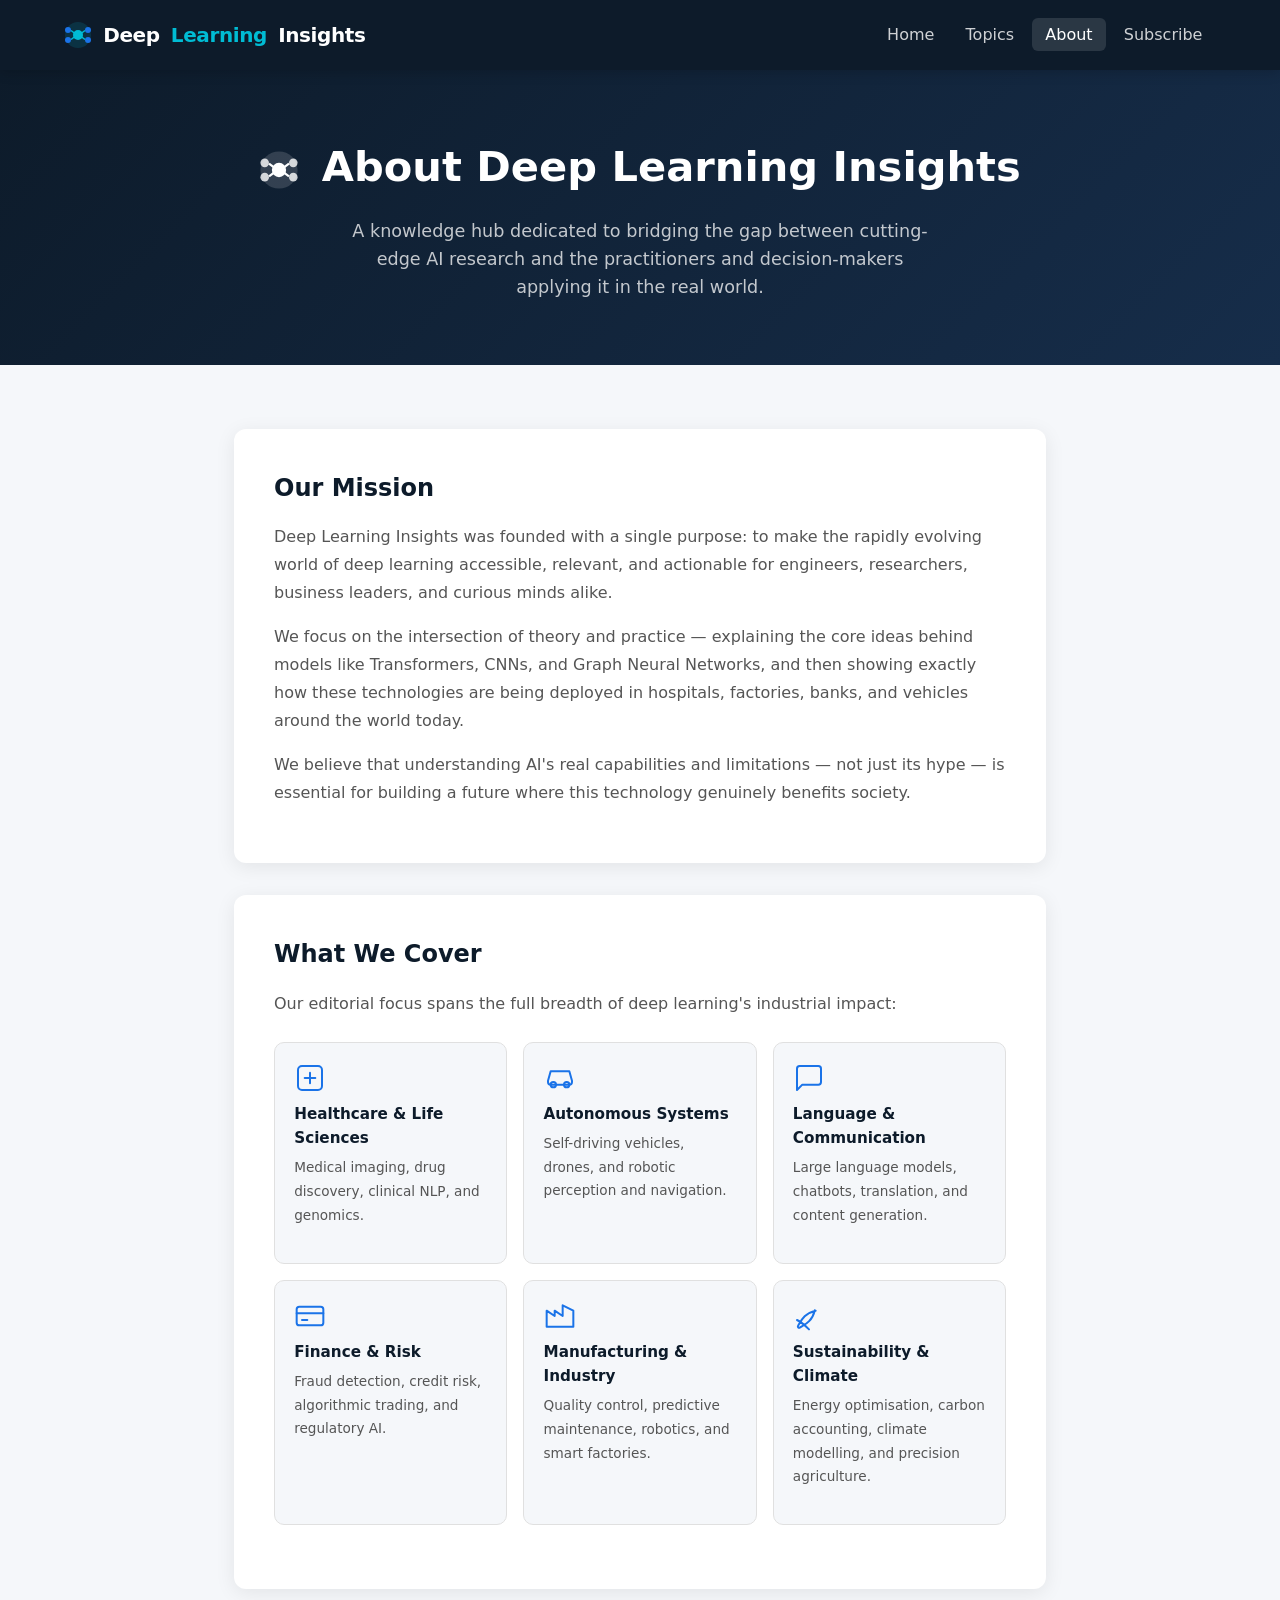
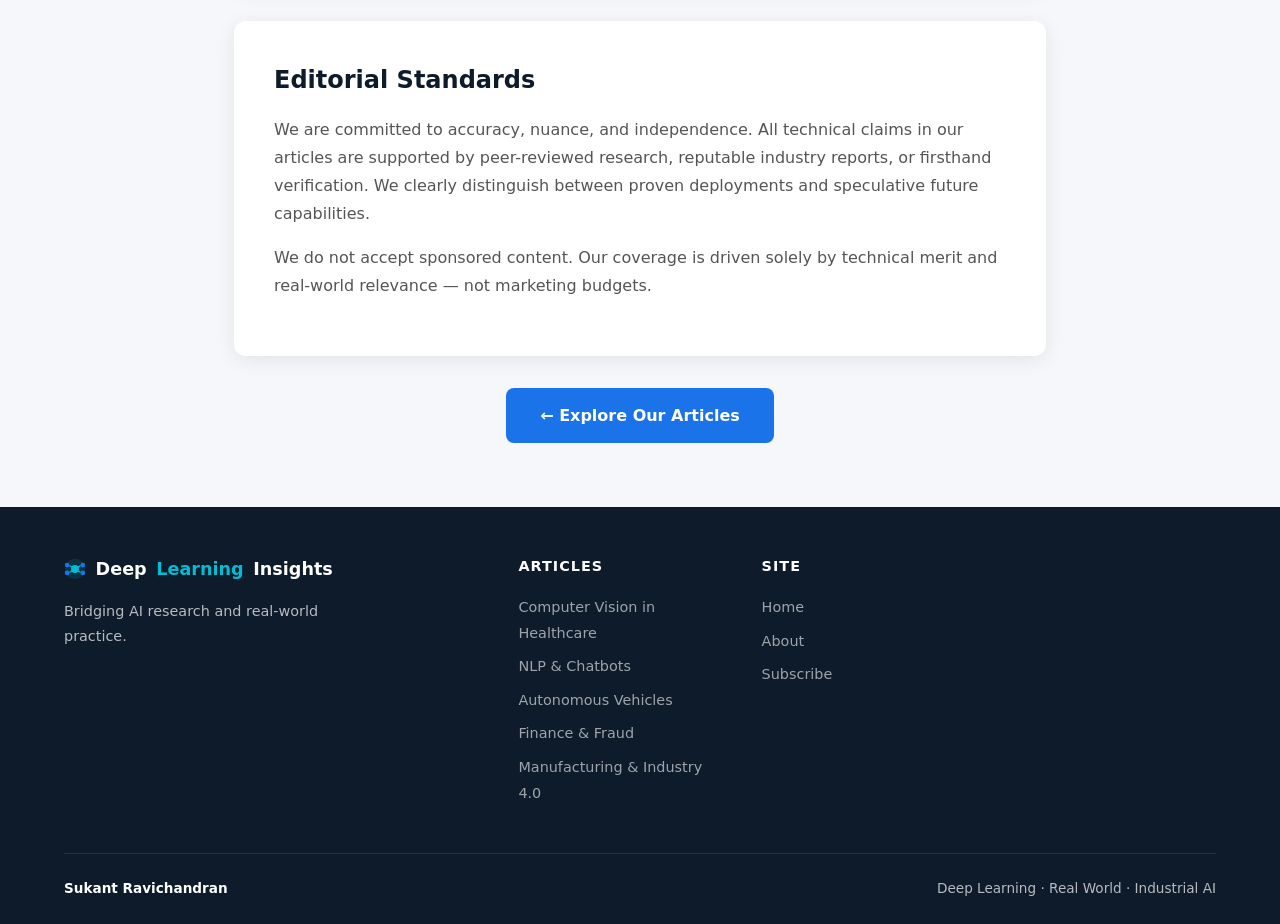
==== about.html @ 3d5c553d "initial commit" ====
<!DOCTYPE html>
<html lang="en">
<head>
  <meta charset="UTF-8" />
  <meta name="viewport" content="width=device-width, initial-scale=1.0" />
  <meta name="description" content="About Deep Learning Insights — our mission, editorial team, and the topics we cover." />
  <title>About | Deep Learning Insights</title>
  <link rel="stylesheet" href="css/style.css" />
  <link rel="icon" href="data:image/svg+xml,<svg xmlns='http://www.w3.org/2000/svg' viewBox='0 0 100 100'><circle cx='50' cy='50' r='48' fill='%2300bcd4' opacity='0.2'/><circle cx='50' cy='50' r='18' fill='%2300bcd4'/><circle cx='14' cy='32' r='11' fill='%231a73e8'/><circle cx='14' cy='68' r='11' fill='%231a73e8'/><circle cx='86' cy='32' r='11' fill='%231a73e8'/><circle cx='86' cy='68' r='11' fill='%231a73e8'/><line x1='25' y1='34' x2='39' y2='45' stroke='%2300bcd4' stroke-width='5'/><line x1='25' y1='66' x2='39' y2='55' stroke='%2300bcd4' stroke-width='5'/><line x1='75' y1='34' x2='61' y2='45' stroke='%2300bcd4' stroke-width='5'/><line x1='75' y1='66' x2='61' y2='55' stroke='%2300bcd4' stroke-width='5'/></svg>" />
</head>
<body>

  <!-- NAVIGATION -->
  <nav class="navbar" role="navigation" aria-label="Main navigation">
    <div class="container">
      <a href="index.html" class="nav-brand">
        <svg width="28" height="28" viewBox="0 0 28 28" fill="none" aria-hidden="true">
          <circle cx="14" cy="14" r="13" fill="#00bcd4" opacity="0.15"/>
          <circle cx="14" cy="14" r="5" fill="#00bcd4"/>
          <circle cx="4"  cy="9"  r="3" fill="#1a73e8"/>
          <circle cx="4"  cy="19" r="3" fill="#1a73e8"/>
          <circle cx="24" cy="9"  r="3" fill="#1a73e8"/>
          <circle cx="24" cy="19" r="3" fill="#1a73e8"/>
          <line x1="7" y1="9.5"  x2="11" y2="12.5" stroke="#00bcd4" stroke-width="1.5"/>
          <line x1="7" y1="18.5" x2="11" y2="15.5" stroke="#00bcd4" stroke-width="1.5"/>
          <line x1="21" y1="9.5"  x2="17" y2="12.5" stroke="#00bcd4" stroke-width="1.5"/>
          <line x1="21" y1="18.5" x2="17" y2="15.5" stroke="#00bcd4" stroke-width="1.5"/>
        </svg>
        Deep<span>Learning</span> Insights
      </a>
      <button class="nav-toggle" aria-label="Toggle navigation" aria-expanded="false">
        <svg width="24" height="24" viewBox="0 0 24 24" fill="none" stroke="currentColor" stroke-width="2" stroke-linecap="round">
          <line x1="3" y1="6"  x2="21" y2="6"/>
          <line x1="3" y1="12" x2="21" y2="12"/>
          <line x1="3" y1="18" x2="21" y2="18"/>
        </svg>
      </button>
      <ul class="nav-links">
        <li><a href="index.html">Home</a></li>
        <li><a href="index.html#topics">Topics</a></li>
        <li><a href="about.html" class="active">About</a></li>
        <li><a href="index.html#newsletter">Subscribe</a></li>
      </ul>
    </div>
  </nav>

  <!-- ABOUT HERO -->
  <header class="about-hero">
    <div class="container">
      <h1>
        <svg width="40" height="40" viewBox="0 0 28 28" fill="none" style="vertical-align:middle;margin-right:0.5rem;" aria-hidden="true">
          <circle cx="14" cy="14" r="13" fill="rgba(255,255,255,0.15)"/>
          <circle cx="14" cy="14" r="5" fill="#fff"/>
          <circle cx="4" cy="9" r="3" fill="rgba(255,255,255,0.8)"/>
          <circle cx="4" cy="19" r="3" fill="rgba(255,255,255,0.8)"/>
          <circle cx="24" cy="9" r="3" fill="rgba(255,255,255,0.8)"/>
          <circle cx="24" cy="19" r="3" fill="rgba(255,255,255,0.8)"/>
          <line x1="7" y1="9.5" x2="11" y2="12.5" stroke="#fff" stroke-width="1.5"/>
          <line x1="7" y1="18.5" x2="11" y2="15.5" stroke="#fff" stroke-width="1.5"/>
          <line x1="21" y1="9.5" x2="17" y2="12.5" stroke="#fff" stroke-width="1.5"/>
          <line x1="21" y1="18.5" x2="17" y2="15.5" stroke="#fff" stroke-width="1.5"/>
        </svg>
        About Deep Learning Insights
      </h1>
      <p>
        A knowledge hub dedicated to bridging the gap between cutting-edge AI research
        and the practitioners and decision-makers applying it in the real world.
      </p>
    </div>
  </header>

  <!-- ABOUT CONTENT -->
  <main class="about-content">

    <section class="about-section">
      <h2>Our Mission</h2>
      <p>
        Deep Learning Insights was founded with a single purpose: to make the rapidly evolving
        world of deep learning accessible, relevant, and actionable for engineers, researchers,
        business leaders, and curious minds alike.
      </p>
      <p>
        We focus on the intersection of theory and practice — explaining the core ideas behind
        models like Transformers, CNNs, and Graph Neural Networks, and then showing exactly how
        these technologies are being deployed in hospitals, factories, banks, and vehicles around
        the world today.
      </p>
      <p>
        We believe that understanding AI's real capabilities and limitations — not just its hype —
        is essential for building a future where this technology genuinely benefits society.
      </p>
    </section>

    <section class="about-section">
      <h2>What We Cover</h2>
      <p>Our editorial focus spans the full breadth of deep learning's industrial impact:</p>
      <div class="use-case-grid">
        <div class="use-case-item">
          <span class="use-case-icon"><svg viewBox="0 0 24 24" fill="none" stroke="currentColor" stroke-width="1.5" stroke-linecap="round" stroke-linejoin="round" aria-hidden="true"><rect x="3" y="3" width="18" height="18" rx="3"/><line x1="12" y1="8" x2="12" y2="16"/><line x1="8" y1="12" x2="16" y2="12"/></svg></span>
          <h4>Healthcare &amp; Life Sciences</h4>
          <p>Medical imaging, drug discovery, clinical NLP, and genomics.</p>
        </div>
        <div class="use-case-item">
          <span class="use-case-icon"><svg viewBox="0 0 24 24" fill="none" stroke="currentColor" stroke-width="1.5" stroke-linecap="round" stroke-linejoin="round" aria-hidden="true"><path d="M19 17H5a2 2 0 01-2-2v-1l2-7h14l2 7v1a2 2 0 01-2 2z"/><circle cx="7" cy="17" r="2"/><circle cx="17" cy="17" r="2"/></svg></span>
          <h4>Autonomous Systems</h4>
          <p>Self-driving vehicles, drones, and robotic perception and navigation.</p>
        </div>
        <div class="use-case-item">
          <span class="use-case-icon"><svg viewBox="0 0 24 24" fill="none" stroke="currentColor" stroke-width="1.5" stroke-linecap="round" stroke-linejoin="round" aria-hidden="true"><path d="M21 15a2 2 0 01-2 2H7l-4 4V5a2 2 0 012-2h14a2 2 0 012 2z"/></svg></span>
          <h4>Language &amp; Communication</h4>
          <p>Large language models, chatbots, translation, and content generation.</p>
        </div>
        <div class="use-case-item">
          <span class="use-case-icon"><svg viewBox="0 0 24 24" fill="none" stroke="currentColor" stroke-width="1.5" stroke-linecap="round" stroke-linejoin="round" aria-hidden="true"><rect x="2" y="5" width="20" height="14" rx="2"/><line x1="2" y1="10" x2="22" y2="10"/><line x1="6" y1="15" x2="10" y2="15"/></svg></span>
          <h4>Finance &amp; Risk</h4>
          <p>Fraud detection, credit risk, algorithmic trading, and regulatory AI.</p>
        </div>
        <div class="use-case-item">
          <span class="use-case-icon"><svg viewBox="0 0 24 24" fill="none" stroke="currentColor" stroke-width="1.5" stroke-linecap="round" stroke-linejoin="round" aria-hidden="true"><path d="M2 20V8l6 4V8l6 4V4l8 4v12H2z"/></svg></span>
          <h4>Manufacturing &amp; Industry</h4>
          <p>Quality control, predictive maintenance, robotics, and smart factories.</p>
        </div>
        <div class="use-case-item">
          <span class="use-case-icon"><svg viewBox="0 0 24 24" fill="none" stroke="currentColor" stroke-width="1.5" stroke-linecap="round" stroke-linejoin="round" aria-hidden="true"><path d="M17 8C8 10 5.9 16.17 3.82 19.34A1 1 0 005 20.82c3.17-2.08 9.34-4.18 11.34-13.18M3 15c4 2 7 5 9 7"/></svg></span>
          <h4>Sustainability &amp; Climate</h4>
          <p>Energy optimisation, carbon accounting, climate modelling, and precision agriculture.</p>
        </div>
      </div>
    </section>

    <section class="about-section">
      <h2>Editorial Standards</h2>
      <p>
        We are committed to accuracy, nuance, and independence. All technical claims in our
        articles are supported by peer-reviewed research, reputable industry reports, or
        firsthand verification. We clearly distinguish between proven deployments and
        speculative future capabilities.
      </p>
      <p>
        We do not accept sponsored content. Our coverage is driven solely by technical merit
        and real-world relevance — not marketing budgets.
      </p>
    </section>

    <div style="text-align:center;margin-top:2rem;">
      <a href="index.html" class="btn btn--primary" style="font-size:1rem;padding:0.8rem 2rem;">
        ← Explore Our Articles
      </a>
    </div>

  </main>

  <!-- FOOTER -->
  <footer class="footer">
    <div class="container">
      <div class="footer-grid">
        <div class="footer-col">
          <div class="footer-brand">
            <svg width="22" height="22" viewBox="0 0 28 28" fill="none" aria-hidden="true">
              <circle cx="14" cy="14" r="13" fill="#00bcd4" opacity="0.15"/>
              <circle cx="14" cy="14" r="5" fill="#00bcd4"/>
              <circle cx="4"  cy="9"  r="3" fill="#1a73e8"/>
              <circle cx="4"  cy="19" r="3" fill="#1a73e8"/>
              <circle cx="24" cy="9"  r="3" fill="#1a73e8"/>
              <circle cx="24" cy="19" r="3" fill="#1a73e8"/>
              <line x1="7" y1="9.5"  x2="11" y2="12.5" stroke="#00bcd4" stroke-width="1.5"/>
              <line x1="7" y1="18.5" x2="11" y2="15.5" stroke="#00bcd4" stroke-width="1.5"/>
              <line x1="21" y1="9.5"  x2="17" y2="12.5" stroke="#00bcd4" stroke-width="1.5"/>
              <line x1="21" y1="18.5" x2="17" y2="15.5" stroke="#00bcd4" stroke-width="1.5"/>
            </svg>
            Deep<span>Learning</span> Insights
          </div>
          <p>Bridging AI research and real-world practice.</p>
        </div>
        <div class="footer-col">
          <h5>Articles</h5>
          <ul class="footer-links">
            <li><a href="posts/computer-vision-healthcare.html">Computer Vision in Healthcare</a></li>
            <li><a href="posts/nlp-customer-service.html">NLP &amp; Chatbots</a></li>
            <li><a href="posts/autonomous-vehicles.html">Autonomous Vehicles</a></li>
            <li><a href="posts/finance-fraud-detection.html">Finance &amp; Fraud</a></li>
            <li><a href="posts/manufacturing-industry4.html">Manufacturing &amp; Industry 4.0</a></li>
          </ul>
        </div>
        <div class="footer-col">
          <h5>Site</h5>
          <ul class="footer-links">
            <li><a href="index.html">Home</a></li>
            <li><a href="about.html">About</a></li>
            <li><a href="index.html#newsletter">Subscribe</a></li>
          </ul>
        </div>
      </div>
      <div class="footer-bottom">
        <span><strong style="color:#fff;">Sukant Ravichandran</strong></span>
        <span>Deep Learning · Real World · Industrial AI</span>
      </div>
    </div>
  </footer>

  <script src="js/main.js"></script>
</body>
</html>
---- css/style.css ----
/* =========================================
   Deep Learning Blog - Main Stylesheet
   ========================================= */

/* --- CSS Variables --- */
:root {
  --primary: #1a73e8;
  --primary-dark: #1558b0;
  --secondary: #0d1b2a;
  --accent: #00bcd4;
  --accent-warm: #ff6f00;
  --text: #212121;
  --text-light: #555;
  --bg: #f5f7fa;
  --card-bg: #ffffff;
  --border: #e0e0e0;
  --shadow: 0 4px 20px rgba(0, 0, 0, 0.08);
  --shadow-hover: 0 8px 30px rgba(0, 0, 0, 0.14);
  --radius: 12px;
  --font-sans: 'Segoe UI', system-ui, -apple-system, sans-serif;
  --font-mono: 'Fira Code', 'Courier New', monospace;
  --nav-height: 70px;
  --transition: 0.25s ease;
}

/* --- Reset & Base --- */
*, *::before, *::after {
  box-sizing: border-box;
  margin: 0;
  padding: 0;
}

html {
  scroll-behavior: smooth;
  font-size: 16px;
}

body {
  font-family: var(--font-sans);
  color: var(--text);
  background: var(--bg);
  line-height: 1.6;
}

a {
  color: var(--primary);
  text-decoration: none;
  transition: color var(--transition);
}

a:hover {
  color: var(--primary-dark);
}

img {
  max-width: 100%;
  height: auto;
  display: block;
}

ul, ol {
  padding-left: 1.5rem;
}

/* --- Utility --- */
.container {
  width: 100%;
  max-width: 1200px;
  margin: 0 auto;
  padding: 0 1.5rem;
}

.section-title {
  font-size: 2rem;
  font-weight: 700;
  color: var(--secondary);
  margin-bottom: 0.5rem;
}

.section-subtitle {
  font-size: 1.05rem;
  color: var(--text-light);
  margin-bottom: 2.5rem;
}

.tag {
  display: inline-block;
  padding: 0.25rem 0.75rem;
  border-radius: 20px;
  font-size: 0.75rem;
  font-weight: 600;
  letter-spacing: 0.03em;
  text-transform: uppercase;
}

.tag--blue   { background: #e3f0ff; color: #1a73e8; }
.tag--teal   { background: #e0f7fa; color: #00838f; }
.tag--orange { background: #fff3e0; color: #e65100; }
.tag--green  { background: #e8f5e9; color: #2e7d32; }
.tag--purple { background: #f3e5f5; color: #6a1b9a; }
.tag--red    { background: #ffebee; color: #c62828; }

.btn {
  display: inline-flex;
  align-items: center;
  gap: 0.4rem;
  padding: 0.65rem 1.4rem;
  border-radius: 8px;
  font-weight: 600;
  font-size: 0.95rem;
  cursor: pointer;
  transition: all var(--transition);
  border: 2px solid transparent;
}

.btn--primary {
  background: var(--primary);
  color: #fff;
}

.btn--primary:hover {
  background: var(--primary-dark);
  color: #fff;
}

.btn--outline {
  background: transparent;
  border-color: var(--primary);
  color: var(--primary);
}

.btn--outline:hover {
  background: var(--primary);
  color: #fff;
}

/* --- Navigation --- */
.navbar {
  position: sticky;
  top: 0;
  z-index: 100;
  height: var(--nav-height);
  background: var(--secondary);
  box-shadow: 0 2px 12px rgba(0,0,0,0.18);
}

.navbar .container {
  display: flex;
  align-items: center;
  justify-content: space-between;
  height: 100%;
}

.nav-brand {
  display: flex;
  align-items: center;
  gap: 0.7rem;
  color: #fff;
  font-size: 1.25rem;
  font-weight: 700;
  letter-spacing: -0.02em;
}

.nav-brand svg {
  flex-shrink: 0;
}

.nav-brand span {
  color: var(--accent);
}

.nav-links {
  display: flex;
  align-items: center;
  gap: 0.25rem;
  list-style: none;
  padding: 0;
}

.nav-links a {
  color: rgba(255,255,255,0.80);
  font-weight: 500;
  padding: 0.45rem 0.85rem;
  border-radius: 6px;
  transition: all var(--transition);
}

.nav-links a:hover,
.nav-links a.active {
  background: rgba(255,255,255,0.12);
  color: #fff;
}

.nav-toggle {
  display: none;
  background: none;
  border: none;
  cursor: pointer;
  padding: 0.3rem;
  color: #fff;
}

/* --- Hero Section --- */
.hero {
  background: linear-gradient(135deg, var(--secondary) 0%, #162d4a 60%, #0d2236 100%);
  color: #fff;
  padding: 5rem 0 4rem;
  position: relative;
  overflow: hidden;
}

.hero::after {
  content: '';
  position: absolute;
  bottom: -1px;
  left: 0;
  right: 0;
  height: 80px;
  background: var(--bg);
  clip-path: ellipse(55% 100% at 50% 100%);
}

.hero-inner {
  display: grid;
  grid-template-columns: 1fr 1fr;
  gap: 3rem;
  align-items: center;
}

.hero-badge {
  display: inline-flex;
  align-items: center;
  gap: 0.4rem;
  padding: 0.35rem 0.9rem;
  background: rgba(0,188,212,0.15);
  border: 1px solid rgba(0,188,212,0.4);
  border-radius: 20px;
  color: var(--accent);
  font-size: 0.82rem;
  font-weight: 600;
  letter-spacing: 0.05em;
  text-transform: uppercase;
  margin-bottom: 1.2rem;
}

.hero h1 {
  font-size: clamp(2rem, 4vw, 3.2rem);
  font-weight: 800;
  line-height: 1.15;
  margin-bottom: 1.2rem;
  letter-spacing: -0.02em;
}

.hero h1 .highlight {
  color: var(--accent);
}

.hero p {
  font-size: 1.1rem;
  color: rgba(255,255,255,0.78);
  max-width: 480px;
  margin-bottom: 2rem;
  line-height: 1.7;
}

.hero-actions {
  display: flex;
  gap: 1rem;
  flex-wrap: wrap;
}

.hero-stats {
  display: flex;
  gap: 2rem;
  margin-top: 2.5rem;
}

.stat-item {
  text-align: center;
}

.stat-number {
  font-size: 2rem;
  font-weight: 800;
  color: var(--accent);
  display: block;
}

.stat-label {
  font-size: 0.8rem;
  color: rgba(255,255,255,0.6);
  text-transform: uppercase;
  letter-spacing: 0.05em;
}

.hero-visual {
  display: flex;
  justify-content: center;
  align-items: center;
}

.neural-net-svg {
  width: 100%;
  max-width: 420px;
  opacity: 0.9;
}

/* --- Featured Post --- */
.featured-section {
  padding: 4rem 0 2rem;
}

.featured-card {
  background: var(--card-bg);
  border-radius: var(--radius);
  box-shadow: var(--shadow);
  overflow: hidden;
  display: grid;
  grid-template-columns: 1fr 1fr;
  transition: box-shadow 0.3s ease, transform 0.3s ease;
}

.featured-card:hover {
  box-shadow: var(--shadow-hover);
  transform: translateY(-3px);
}

.featured-image {
  background: linear-gradient(135deg, #1a237e, #1565c0, #0097a7);
  min-height: 320px;
  display: flex;
  align-items: center;
  justify-content: center;
  position: relative;
  overflow: hidden;
}

.featured-image-icon {
  font-size: 6rem;
  opacity: 0.4;
  position: absolute;
}

.featured-image-icon svg {
  width: 6rem;
  height: 6rem;
  color: rgba(255,255,255,0.5);
  stroke: currentColor;
}

.post-meta-icon {
  display: inline-flex;
  align-items: center;
  gap: 0.3rem;
  vertical-align: middle;
}

.post-meta-icon svg {
  width: 14px;
  height: 14px;
  vertical-align: middle;
  flex-shrink: 0;
}

.callout-icon {
  display: inline-flex;
  align-items: center;
  gap: 0.35rem;
  vertical-align: middle;
}

.callout-icon svg {
  width: 16px;
  height: 16px;
  vertical-align: middle;
  flex-shrink: 0;
}

/* Footer brand uses neural-net SVG */
.footer-brand svg {
  flex-shrink: 0;
}

/* Footer heart icon */
.footer-heart {
  display: inline-flex;
  align-items: center;
  vertical-align: middle;
  margin: 0 2px;
}

/* Enhanced card hover transition */
.blog-card {
  background: var(--card-bg);
  border-radius: var(--radius);
  box-shadow: var(--shadow);
  overflow: hidden;
  display: flex;
  flex-direction: column;
  transition: transform 0.3s ease, box-shadow 0.3s ease;
  border: 1px solid transparent;
}

.blog-card:hover {
  transform: translateY(-6px);
  box-shadow: var(--shadow-hover);
  border-color: rgba(0,188,212,0.2);
}

/* Smooth image zoom on featured card hover */
.featured-image svg.featured-illustration {
  transition: transform 0.4s ease;
}

.featured-card:hover .featured-image svg.featured-illustration {
  transform: scale(1.05);
}

.featured-image-label {
  position: relative;
  z-index: 1;
  text-align: center;
  color: #fff;
}

.featured-image-label h3 {
  font-size: 1.5rem;
  font-weight: 700;
  margin-bottom: 0.5rem;
}

.featured-content {
  padding: 2.5rem;
  display: flex;
  flex-direction: column;
  justify-content: center;
}

.featured-meta {
  display: flex;
  align-items: center;
  gap: 1rem;
  margin-bottom: 1rem;
  font-size: 0.85rem;
  color: var(--text-light);
}

.featured-content h2 {
  font-size: 1.7rem;
  font-weight: 700;
  color: var(--secondary);
  margin-bottom: 1rem;
  line-height: 1.3;
}

.featured-content p {
  color: var(--text-light);
  margin-bottom: 1.5rem;
  line-height: 1.7;
}

.featured-label {
  display: inline-block;
  padding: 0.25rem 0.8rem;
  background: #fff3cd;
  color: #856404;
  border-radius: 4px;
  font-size: 0.75rem;
  font-weight: 700;
  text-transform: uppercase;
  letter-spacing: 0.08em;
  margin-bottom: 1rem;
}

/* --- Blog Grid --- */
.blog-section {
  padding: 3rem 0 4rem;
}

.blog-grid {
  display: grid;
  grid-template-columns: repeat(auto-fill, minmax(340px, 1fr));
  gap: 1.8rem;
}

.card-image {
  height: 200px;
  display: flex;
  align-items: center;
  justify-content: center;
  font-size: 4rem;
  position: relative;
  overflow: hidden;
}

.card-image svg.card-icon {
  width: 4rem;
  height: 4rem;
  color: rgba(255,255,255,0.75);
  stroke: currentColor;
  position: relative;
  z-index: 1;
  transition: transform var(--transition);
}

.blog-card:hover .card-image svg.card-icon {
  transform: scale(1.1) translateY(-4px);
}

.card-image-overlay {
  position: absolute;
  inset: 0;
  background: rgba(0,0,0,0.15);
}

.card-content {
  padding: 1.5rem;
  flex: 1;
  display: flex;
  flex-direction: column;
}

.card-tags {
  display: flex;
  gap: 0.5rem;
  flex-wrap: wrap;
  margin-bottom: 0.75rem;
}

.card-content h3 {
  font-size: 1.15rem;
  font-weight: 700;
  color: var(--secondary);
  margin-bottom: 0.65rem;
  line-height: 1.4;
}

.card-content p {
  color: var(--text-light);
  font-size: 0.93rem;
  line-height: 1.65;
  margin-bottom: 1.2rem;
  flex: 1;
}

.card-meta {
  display: flex;
  align-items: center;
  justify-content: space-between;
  padding-top: 1rem;
  border-top: 1px solid var(--border);
  font-size: 0.82rem;
  color: #888;
}

.card-author {
  display: flex;
  align-items: center;
  gap: 0.5rem;
}

.author-avatar {
  width: 28px;
  height: 28px;
  border-radius: 50%;
  background: linear-gradient(135deg, var(--primary), var(--accent));
  display: flex;
  align-items: center;
  justify-content: center;
  color: #fff;
  font-size: 0.7rem;
  font-weight: 700;
}

/* --- Topics Section --- */
.topics-section {
  padding: 3rem 0 4rem;
  background: var(--secondary);
  color: #fff;
}

.topics-section .section-title {
  color: #fff;
}

.topics-section .section-subtitle {
  color: rgba(255,255,255,0.6);
}

.topics-grid {
  display: grid;
  grid-template-columns: repeat(auto-fill, minmax(200px, 1fr));
  gap: 1rem;
}

.topic-card {
  background: rgba(255,255,255,0.06);
  border: 1px solid rgba(255,255,255,0.1);
  border-radius: var(--radius);
  padding: 1.5rem 1.2rem;
  text-align: center;
  color: rgba(255,255,255,0.85);
  transition: all var(--transition);
  cursor: pointer;
}

.topic-card:hover {
  background: rgba(255,255,255,0.12);
  border-color: var(--accent);
  color: #fff;
  transform: translateY(-3px);
}

.topic-icon {
  font-size: 2.2rem;
  margin-bottom: 0.75rem;
  display: flex;
  justify-content: center;
  align-items: center;
}

.topic-icon svg {
  width: 2.2rem;
  height: 2.2rem;
  color: var(--accent);
  stroke: currentColor;
  transition: transform var(--transition);
}

.topic-card:hover .topic-icon svg {
  transform: scale(1.15);
}

.topic-card h4 {
  font-size: 0.95rem;
  font-weight: 600;
  margin-bottom: 0.25rem;
}

.topic-card span {
  font-size: 0.8rem;
  color: rgba(255,255,255,0.5);
}

/* --- Newsletter Section --- */
.newsletter-section {
  padding: 4rem 0;
}

.newsletter-box {
  background: linear-gradient(135deg, var(--primary) 0%, #0097a7 100%);
  border-radius: var(--radius);
  padding: 3rem;
  text-align: center;
  color: #fff;
}

.newsletter-box h2 {
  font-size: 1.9rem;
  font-weight: 700;
  margin-bottom: 0.75rem;
}

.newsletter-box p {
  font-size: 1.05rem;
  color: rgba(255,255,255,0.85);
  margin-bottom: 1.8rem;
  max-width: 500px;
  margin-left: auto;
  margin-right: auto;
}

.newsletter-form {
  display: flex;
  gap: 0.75rem;
  max-width: 480px;
  margin: 0 auto;
}

.newsletter-form input {
  flex: 1;
  padding: 0.75rem 1.1rem;
  border-radius: 8px;
  border: none;
  font-size: 0.95rem;
  outline: none;
}

.newsletter-form button {
  padding: 0.75rem 1.4rem;
  background: var(--secondary);
  color: #fff;
  border: none;
  border-radius: 8px;
  font-weight: 700;
  cursor: pointer;
  transition: background var(--transition);
  white-space: nowrap;
}

.newsletter-form button:hover {
  background: #0d2236;
}

/* --- Footer --- */
.footer {
  background: var(--secondary);
  color: rgba(255,255,255,0.7);
  padding: 3rem 0 1.5rem;
}

.footer-grid {
  display: grid;
  grid-template-columns: 2fr 1fr 1fr 1fr;
  gap: 2rem;
  margin-bottom: 2.5rem;
}

.footer-brand {
  display: flex;
  align-items: center;
  gap: 0.6rem;
  color: #fff;
  font-size: 1.1rem;
  font-weight: 700;
  margin-bottom: 1rem;
}

.footer-brand span {
  color: var(--accent);
}

.footer-col p {
  font-size: 0.9rem;
  line-height: 1.7;
  max-width: 260px;
}

.footer-col h5 {
  color: #fff;
  font-size: 0.9rem;
  font-weight: 700;
  text-transform: uppercase;
  letter-spacing: 0.07em;
  margin-bottom: 1rem;
}

.footer-links {
  list-style: none;
  padding: 0;
}

.footer-links li {
  margin-bottom: 0.5rem;
}

.footer-links a {
  color: rgba(255,255,255,0.6);
  font-size: 0.9rem;
  transition: color var(--transition);
}

.footer-links a:hover {
  color: var(--accent);
}

.footer-bottom {
  border-top: 1px solid rgba(255,255,255,0.1);
  padding-top: 1.5rem;
  display: flex;
  align-items: center;
  justify-content: space-between;
  font-size: 0.85rem;
}

/* =========================================
   Blog Post Page Styles
   ========================================= */
.post-hero {
  padding: 3rem 0 2.5rem;
  background: linear-gradient(135deg, var(--secondary) 0%, #162d4a 100%);
  color: #fff;
}

.post-hero-inner {
  max-width: 800px;
  margin: 0 auto;
}

.post-breadcrumb {
  font-size: 0.85rem;
  color: rgba(255,255,255,0.55);
  margin-bottom: 1.2rem;
}

.post-breadcrumb a {
  color: rgba(255,255,255,0.55);
  transition: color var(--transition);
}

.post-breadcrumb a:hover {
  color: var(--accent);
}

.post-breadcrumb span {
  margin: 0 0.4rem;
}

.post-hero h1 {
  font-size: clamp(1.7rem, 3.5vw, 2.5rem);
  font-weight: 800;
  line-height: 1.2;
  margin-bottom: 1.2rem;
  letter-spacing: -0.02em;
}

.post-meta-bar {
  display: flex;
  align-items: center;
  gap: 1.5rem;
  flex-wrap: wrap;
  font-size: 0.88rem;
  color: rgba(255,255,255,0.65);
  margin-bottom: 1.2rem;
}

.post-meta-bar .tag {
  background: rgba(0,188,212,0.2);
  color: var(--accent);
}

.post-content-wrapper {
  max-width: 800px;
  margin: 3rem auto;
  padding: 0 1.5rem;
}

.post-body {
  background: var(--card-bg);
  border-radius: var(--radius);
  padding: 2.5rem;
  box-shadow: var(--shadow);
  line-height: 1.8;
  font-size: 1.05rem;
  color: var(--text);
}

.post-body h2 {
  font-size: 1.55rem;
  font-weight: 700;
  color: var(--secondary);
  margin: 2.5rem 0 1rem;
  padding-bottom: 0.5rem;
  border-bottom: 3px solid var(--primary);
}

.post-body h3 {
  font-size: 1.2rem;
  font-weight: 700;
  color: var(--secondary);
  margin: 2rem 0 0.75rem;
}

.post-body p {
  margin-bottom: 1.2rem;
}

.post-body ul, .post-body ol {
  margin-bottom: 1.2rem;
}

.post-body li {
  margin-bottom: 0.5rem;
}

.post-body strong {
  color: var(--secondary);
  font-weight: 600;
}

.post-body a {
  color: var(--primary);
  text-decoration: underline;
}

.callout {
  border-left: 4px solid var(--primary);
  background: #f0f7ff;
  border-radius: 0 8px 8px 0;
  padding: 1.2rem 1.4rem;
  margin: 1.5rem 0;
}

.callout--info {
  border-color: var(--primary);
  background: #e3f0ff;
}

.callout--warn {
  border-color: var(--accent-warm);
  background: #fff8f0;
}

.callout--success {
  border-color: #2e7d32;
  background: #e8f5e9;
}

.callout p {
  margin: 0;
  font-size: 0.96rem;
}

.callout strong,
.callout .callout-icon {
  display: flex;
  align-items: center;
  gap: 0.4rem;
  margin-bottom: 0.3rem;
  font-size: 0.88rem;
  text-transform: uppercase;
  letter-spacing: 0.05em;
}

.callout .callout-icon svg {
  width: 16px;
  height: 16px;
  flex-shrink: 0;
}

.stat-box {
  display: grid;
  grid-template-columns: repeat(auto-fit, minmax(140px, 1fr));
  gap: 1rem;
  margin: 2rem 0;
}

.stat-box-item {
  background: var(--bg);
  border-radius: 10px;
  padding: 1.2rem;
  text-align: center;
  border: 1px solid var(--border);
}

.stat-box-item .num {
  font-size: 2rem;
  font-weight: 800;
  color: var(--primary);
  display: block;
}

.stat-box-item .label {
  font-size: 0.82rem;
  color: var(--text-light);
  margin-top: 0.25rem;
  display: block;
}

.use-case-grid {
  display: grid;
  grid-template-columns: repeat(auto-fill, minmax(220px, 1fr));
  gap: 1rem;
  margin: 1.5rem 0;
}

.use-case-item {
  background: var(--bg);
  border: 1px solid var(--border);
  border-radius: 10px;
  padding: 1.2rem;
  transition: all var(--transition);
}

.use-case-item:hover {
  border-color: var(--primary);
  box-shadow: var(--shadow);
}

.use-case-icon {
  font-size: 2rem;
  margin-bottom: 0.5rem;
  display: flex;
  align-items: center;
}

.use-case-icon svg {
  width: 2rem;
  height: 2rem;
  color: var(--primary);
  stroke: currentColor;
}

.use-case-item h4 {
  font-size: 0.95rem;
  font-weight: 700;
  color: var(--secondary);
  margin-bottom: 0.35rem;
}

.use-case-item p {
  font-size: 0.85rem;
  color: var(--text-light);
  margin: 0;
  line-height: 1.55;
}

.tech-table {
  width: 100%;
  border-collapse: collapse;
  margin: 1.5rem 0;
  font-size: 0.92rem;
}

.tech-table th {
  background: var(--secondary);
  color: #fff;
  padding: 0.75rem 1rem;
  text-align: left;
  font-weight: 600;
}

.tech-table td {
  padding: 0.75rem 1rem;
  border-bottom: 1px solid var(--border);
  vertical-align: top;
}

.tech-table tr:nth-child(even) td {
  background: var(--bg);
}

.post-nav {
  display: grid;
  grid-template-columns: 1fr 1fr;
  gap: 1rem;
  margin-top: 2.5rem;
}

.post-nav-item {
  background: var(--card-bg);
  border-radius: var(--radius);
  padding: 1.25rem;
  box-shadow: var(--shadow);
  border: 1px solid var(--border);
  transition: all var(--transition);
}

.post-nav-item:hover {
  border-color: var(--primary);
  box-shadow: var(--shadow-hover);
}

.post-nav-label {
  font-size: 0.75rem;
  text-transform: uppercase;
  letter-spacing: 0.07em;
  color: var(--text-light);
  margin-bottom: 0.4rem;
}

.post-nav-item h4 {
  font-size: 0.95rem;
  font-weight: 700;
  color: var(--secondary);
}

/* --- About Page --- */
.about-hero {
  background: linear-gradient(135deg, var(--secondary) 0%, #162d4a 100%);
  color: #fff;
  padding: 4rem 0;
  text-align: center;
}

.about-hero h1 {
  font-size: 2.6rem;
  font-weight: 800;
  margin-bottom: 1rem;
}

.about-hero p {
  font-size: 1.1rem;
  color: rgba(255,255,255,0.75);
  max-width: 580px;
  margin: 0 auto;
}

.about-content {
  max-width: 860px;
  margin: 4rem auto;
  padding: 0 1.5rem;
}

.about-section {
  background: var(--card-bg);
  border-radius: var(--radius);
  padding: 2.5rem;
  box-shadow: var(--shadow);
  margin-bottom: 2rem;
}

.about-section h2 {
  font-size: 1.5rem;
  font-weight: 700;
  color: var(--secondary);
  margin-bottom: 1rem;
}

.about-section p {
  color: var(--text-light);
  line-height: 1.75;
  margin-bottom: 1rem;
}

.team-grid {
  display: grid;
  grid-template-columns: repeat(auto-fill, minmax(200px, 1fr));
  gap: 1.5rem;
  margin-top: 1.5rem;
}

.team-card {
  text-align: center;
  background: var(--bg);
  border-radius: var(--radius);
  padding: 1.8rem 1.2rem;
  border: 1px solid var(--border);
}

.team-avatar {
  width: 72px;
  height: 72px;
  border-radius: 50%;
  margin: 0 auto 1rem;
  display: flex;
  align-items: center;
  justify-content: center;
  font-size: 1.8rem;
  font-weight: 800;
  color: #fff;
}

.team-card h4 {
  font-size: 1rem;
  font-weight: 700;
  color: var(--secondary);
  margin-bottom: 0.25rem;
}

.team-card p {
  font-size: 0.82rem;
  color: var(--text-light);
  margin: 0;
}

/* --- Responsive --- */
@media (max-width: 900px) {
  .hero-inner {
    grid-template-columns: 1fr;
    text-align: center;
  }

  .hero p {
    max-width: 100%;
  }

  .hero-actions {
    justify-content: center;
  }

  .hero-stats {
    justify-content: center;
  }

  .hero-visual {
    display: none;
  }

  .featured-card {
    grid-template-columns: 1fr;
  }

  .featured-image {
    min-height: 200px;
  }

  .footer-grid {
    grid-template-columns: 1fr 1fr;
  }

  .post-nav {
    grid-template-columns: 1fr;
  }
}

@media (max-width: 640px) {
  .nav-links {
    display: none;
    position: absolute;
    top: var(--nav-height);
    left: 0;
    right: 0;
    background: var(--secondary);
    flex-direction: column;
    align-items: stretch;
    padding: 1rem;
    gap: 0.25rem;
    box-shadow: 0 8px 20px rgba(0,0,0,0.3);
  }

  .nav-links.open {
    display: flex;
  }

  .nav-toggle {
    display: block;
  }

  .footer-grid {
    grid-template-columns: 1fr;
  }

  .footer-bottom {
    flex-direction: column;
    gap: 0.75rem;
    text-align: center;
  }

  .newsletter-form {
    flex-direction: column;
  }

  .blog-grid {
    grid-template-columns: 1fr;
  }

  .post-body {
    padding: 1.5rem;
  }
}

/* --- Animations --- */
@keyframes fadeInUp {
  from {
    opacity: 0;
    transform: translateY(24px);
  }
  to {
    opacity: 1;
    transform: translateY(0);
  }
}

.anim-fade-up {
  animation: fadeInUp 0.6s ease both;
}

.anim-delay-1 { animation-delay: 0.1s; }
.anim-delay-2 { animation-delay: 0.2s; }
.anim-delay-3 { animation-delay: 0.3s; }
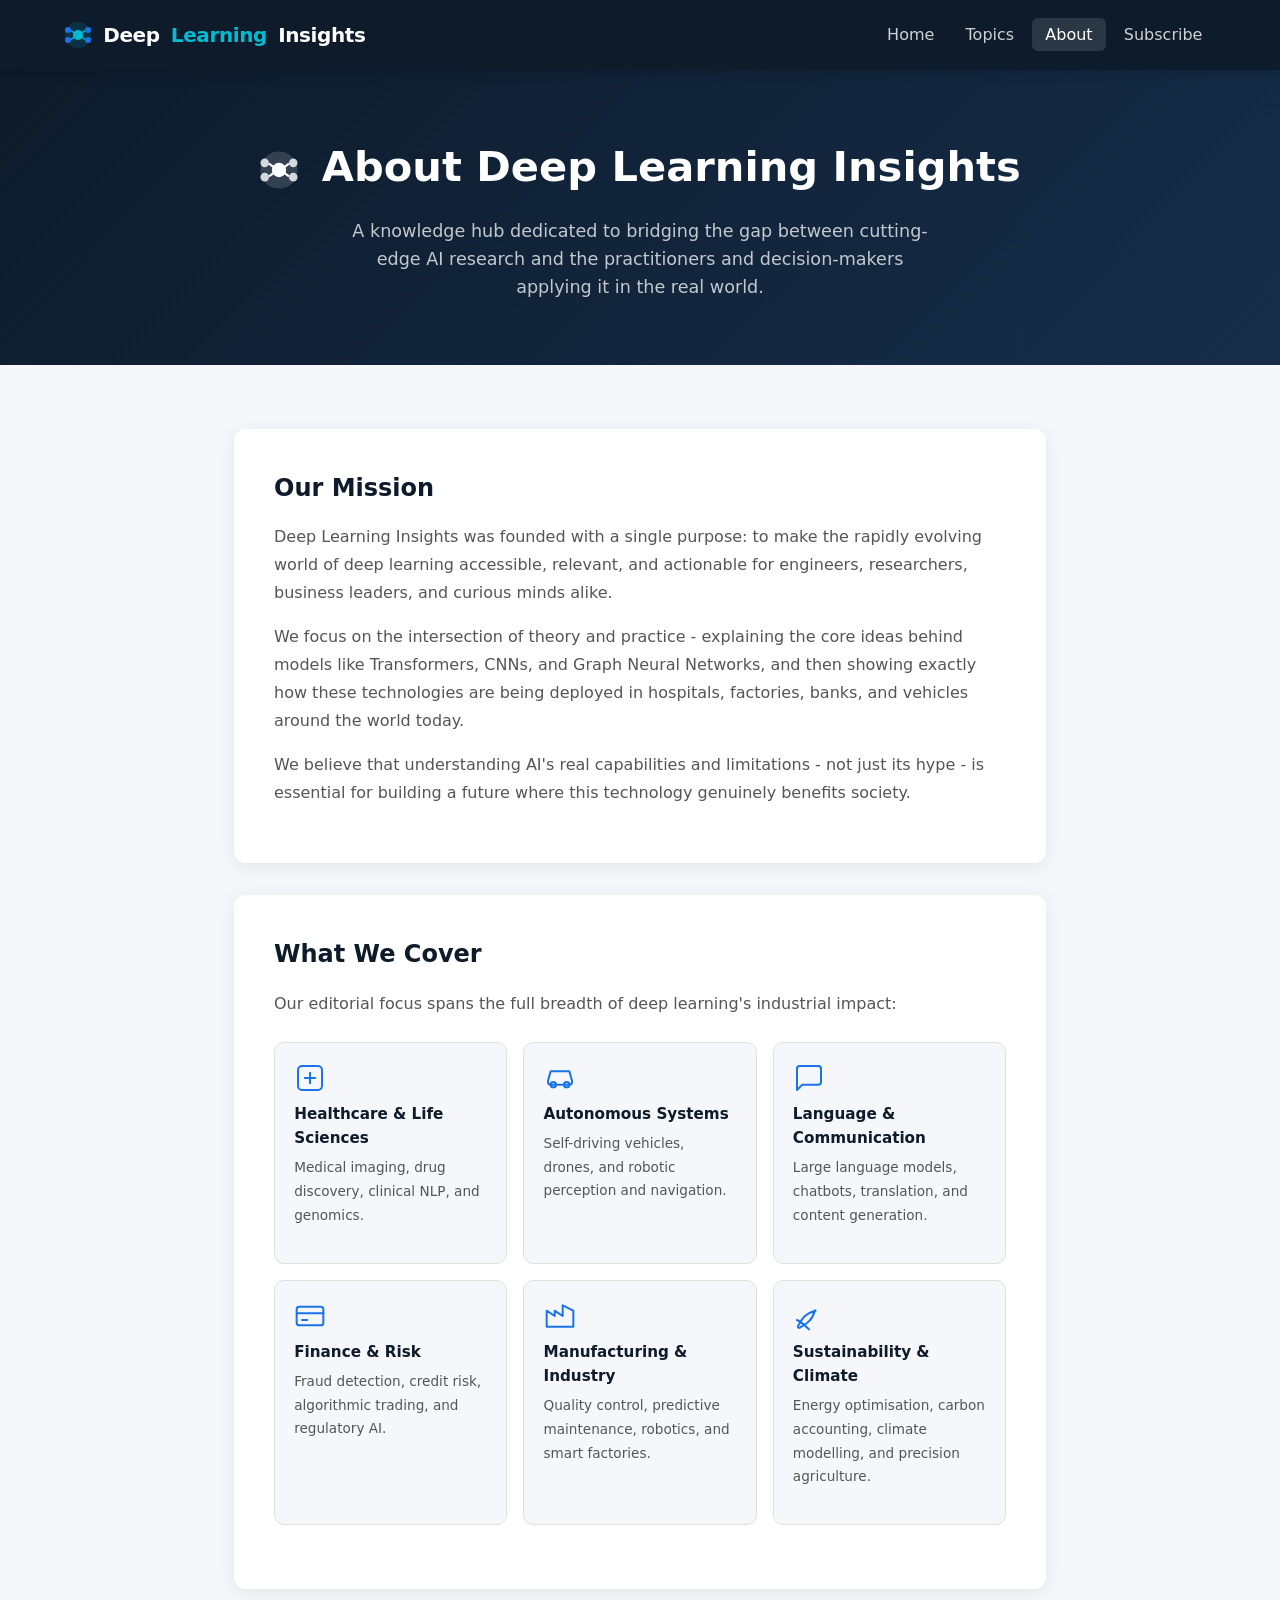
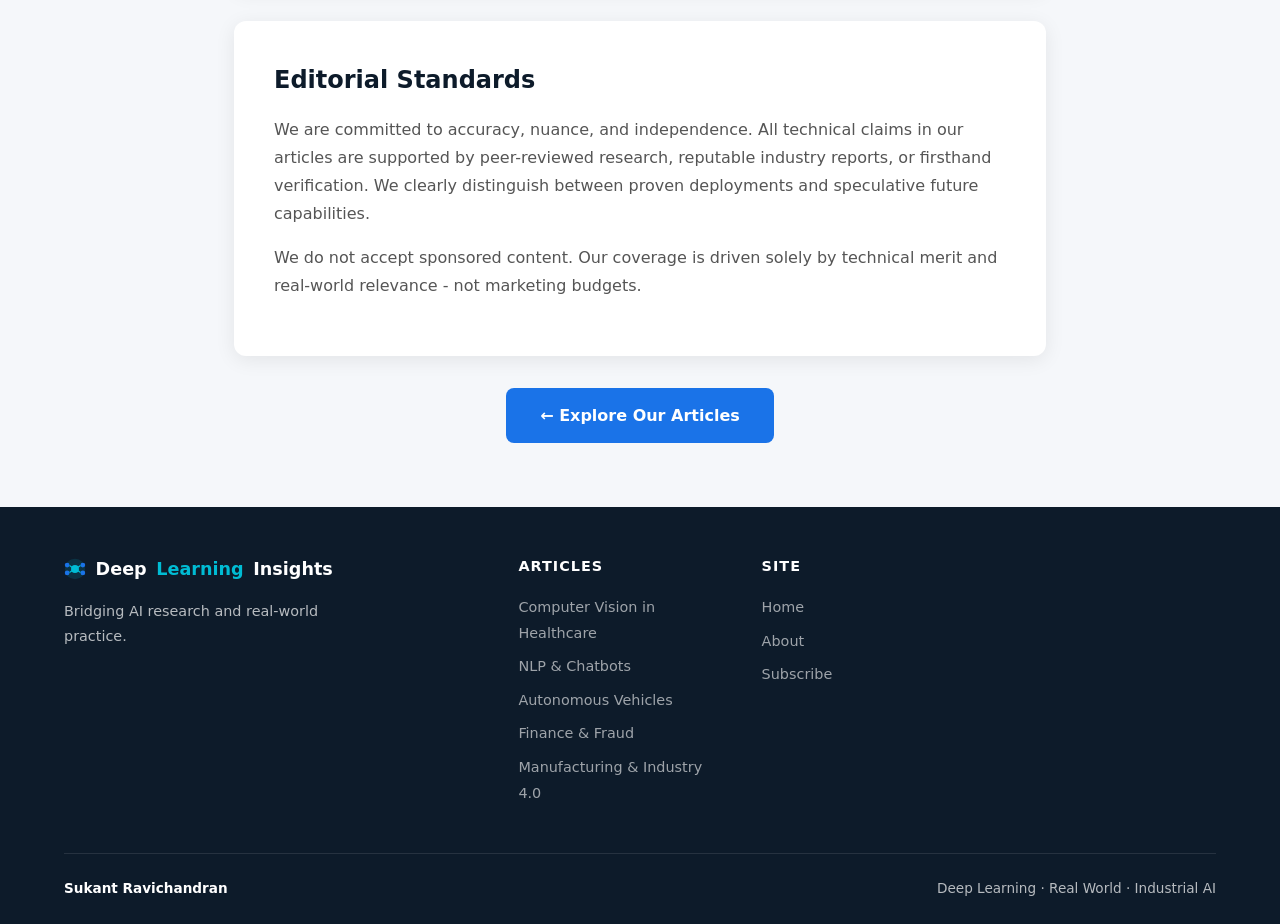
==== commit 3cc8af3c: "navigation update" ====
--- a/about.html
+++ b/about.html
@@ -3,7 +3,7 @@
 <head>
   <meta charset="UTF-8" />
   <meta name="viewport" content="width=device-width, initial-scale=1.0" />
-  <meta name="description" content="About Deep Learning Insights — our mission, editorial team, and the topics we cover." />
+  <meta name="description" content="About Deep Learning Insights - our mission, editorial team, and the topics we cover." />
   <title>About | Deep Learning Insights</title>
   <link rel="stylesheet" href="css/style.css" />
   <link rel="icon" href="data:image/svg+xml,<svg xmlns='http://www.w3.org/2000/svg' viewBox='0 0 100 100'><circle cx='50' cy='50' r='48' fill='%2300bcd4' opacity='0.2'/><circle cx='50' cy='50' r='18' fill='%2300bcd4'/><circle cx='14' cy='32' r='11' fill='%231a73e8'/><circle cx='14' cy='68' r='11' fill='%231a73e8'/><circle cx='86' cy='32' r='11' fill='%231a73e8'/><circle cx='86' cy='68' r='11' fill='%231a73e8'/><line x1='25' y1='34' x2='39' y2='45' stroke='%2300bcd4' stroke-width='5'/><line x1='25' y1='66' x2='39' y2='55' stroke='%2300bcd4' stroke-width='5'/><line x1='75' y1='34' x2='61' y2='45' stroke='%2300bcd4' stroke-width='5'/><line x1='75' y1='66' x2='61' y2='55' stroke='%2300bcd4' stroke-width='5'/></svg>" />
@@ -80,13 +80,13 @@
         business leaders, and curious minds alike.
       </p>
       <p>
-        We focus on the intersection of theory and practice — explaining the core ideas behind
+        We focus on the intersection of theory and practice - explaining the core ideas behind
         models like Transformers, CNNs, and Graph Neural Networks, and then showing exactly how
         these technologies are being deployed in hospitals, factories, banks, and vehicles around
         the world today.
       </p>
       <p>
-        We believe that understanding AI's real capabilities and limitations — not just its hype —
+        We believe that understanding AI's real capabilities and limitations - not just its hype -
         is essential for building a future where this technology genuinely benefits society.
       </p>
     </section>
@@ -138,7 +138,7 @@
       </p>
       <p>
         We do not accept sponsored content. Our coverage is driven solely by technical merit
-        and real-world relevance — not marketing budgets.
+        and real-world relevance - not marketing budgets.
       </p>
     </section>
 
